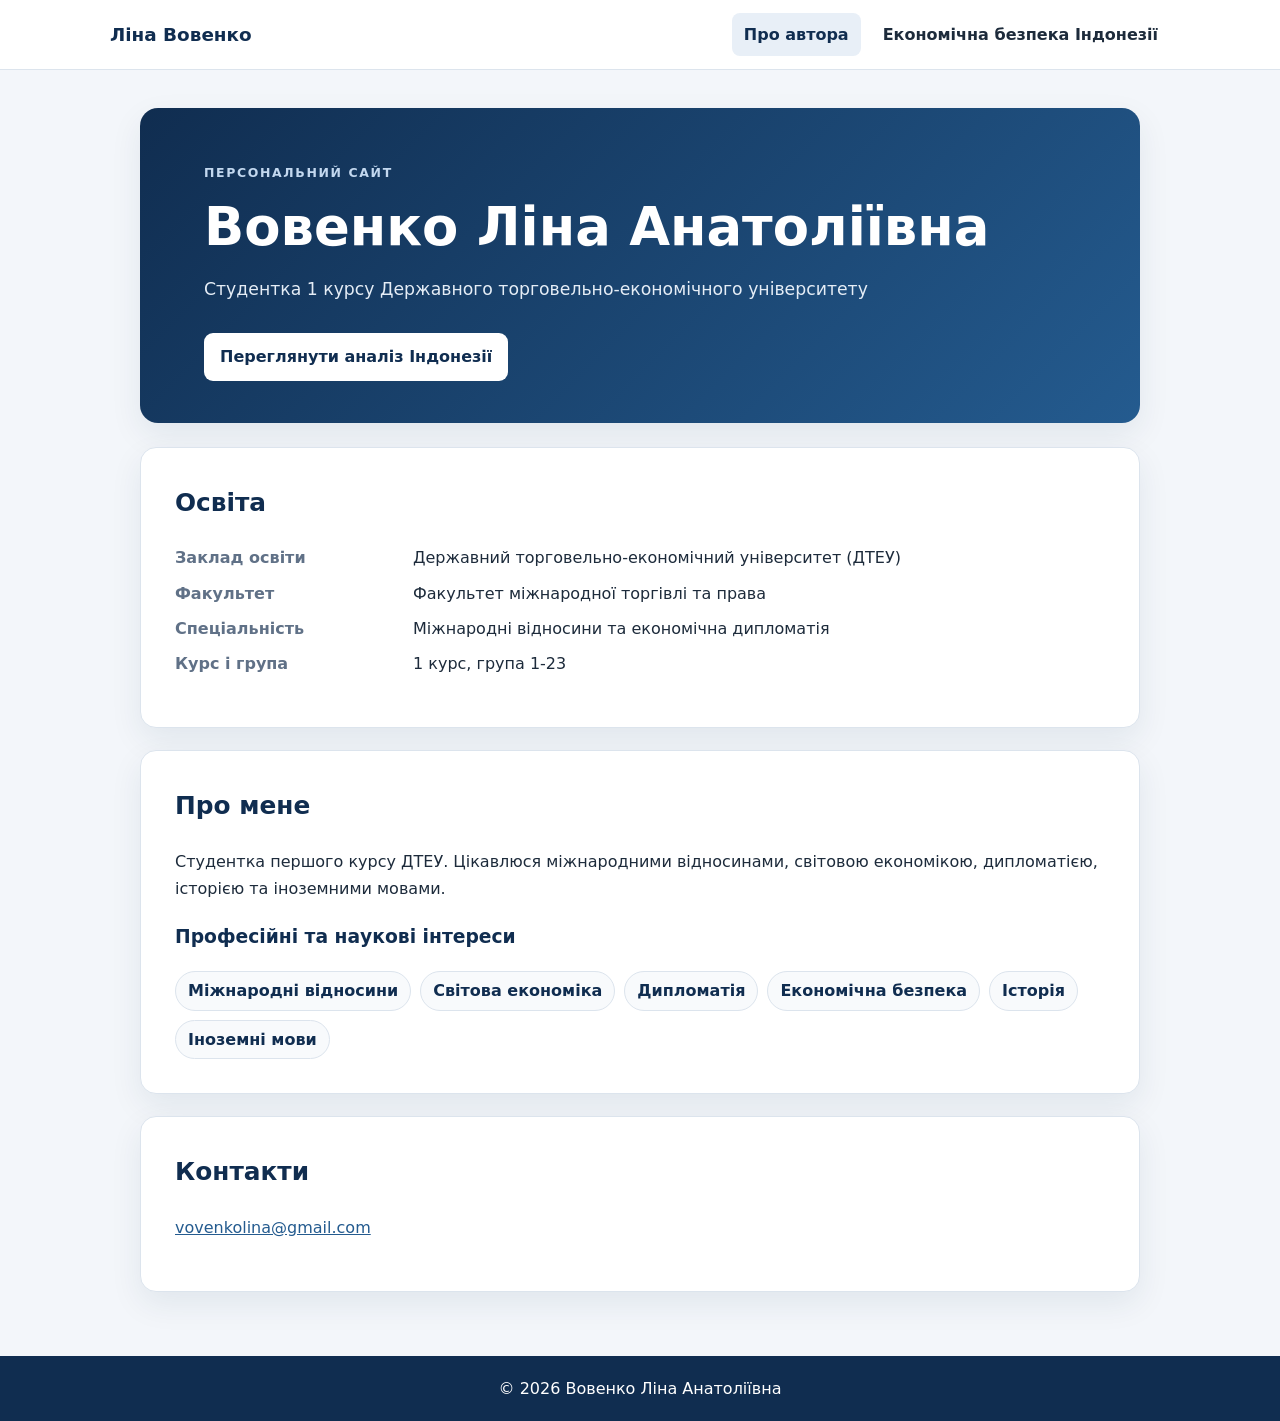
==== index.html @ 4fe2a349 "Create Indonesian economic security website with author profile and GitHub Pages instructions" ====
<!doctype html>
<html lang="uk">
<head>
  <meta charset="utf-8">
  <meta name="viewport" content="width=device-width, initial-scale=1">
  <meta name="description" content="Персональна сторінка Вовенко Ліни Анатоліївни та навчальний аналіз економічної безпеки Індонезії.">
  <title>Про автора | Ліна Вовенко</title>
  <link rel="stylesheet" href="style.css">
</head>
<body>
  <header class="top"><a class="brand" href="index.html">Ліна Вовенко</a><nav aria-label="Основна навігація"><a aria-current="page" href="index.html">Про автора</a><a href="country.html">Економічна безпека Індонезії</a></nav></header>
  <main>
    <section class="hero"><p class="eyebrow">Персональний сайт</p><h1>Вовенко Ліна Анатоліївна</h1><p class="lead">Студентка 1 курсу Державного торговельно-економічного університету</p><a class="button" href="country.html">Переглянути аналіз Індонезії</a></section>
    <section class="card"><h2>Освіта</h2><dl><dt>Заклад освіти</dt><dd>Державний торговельно-економічний університет (ДТЕУ)</dd><dt>Факультет</dt><dd>Факультет міжнародної торгівлі та права</dd><dt>Спеціальність</dt><dd>Міжнародні відносини та економічна дипломатія</dd><dt>Курс і група</dt><dd>1 курс, група 1-23</dd></dl></section>
    <section class="card"><h2>Про мене</h2><p>Студентка першого курсу ДТЕУ. Цікавлюся міжнародними відносинами, світовою економікою, дипломатією, історією та іноземними мовами.</p><h3>Професійні та наукові інтереси</h3><div class="tags"><span>Міжнародні відносини</span><span>Світова економіка</span><span>Дипломатія</span><span>Економічна безпека</span><span>Історія</span><span>Іноземні мови</span></div></section>
    <section class="card"><h2>Контакти</h2><p><a href="mailto:vovenkolina@gmail.com">vovenkolina@gmail.com</a></p></section>
  </main>
  <footer>© <span data-year></span> Вовенко Ліна Анатоліївна</footer><script src="script.js"></script>
</body>
</html>
---- style.css ----
:root{--navy:#102d50;--blue:#245b8f;--ink:#1d2b3b;--muted:#607187;--paper:#f3f6fa;--line:#dce4ed;--white:#fff;--shadow:0 12px 32px rgba(16,45,80,.08)}*{box-sizing:border-box}body{margin:0;background:var(--paper);color:var(--ink);font:16px/1.7 Inter,system-ui,-apple-system,"Segoe UI",sans-serif}a{color:var(--blue)}.top{min-height:70px;padding:12px max(24px,calc((100% - 1060px)/2));display:flex;align-items:center;justify-content:space-between;gap:20px;background:#fff;border-bottom:1px solid var(--line)}.brand{font-weight:800;color:var(--navy);text-decoration:none;font-size:1.15rem}.top nav{display:flex;gap:10px;flex-wrap:wrap}.top nav a{padding:8px 12px;border-radius:8px;text-decoration:none;font-weight:600;color:var(--ink)}.top nav a:hover,.top nav [aria-current=page]{background:#e8eff7;color:var(--navy)}main{width:min(100% - 36px,1000px);margin:38px auto 64px}.hero{padding:42px clamp(22px,6vw,64px);margin-bottom:24px;border-radius:18px;background:linear-gradient(135deg,#102d50,#245b8f);color:#fff;box-shadow:var(--shadow)}.hero h1{font-size:clamp(2rem,5vw,3.3rem);line-height:1.15;margin:.25em 0}.hero .lead{max-width:760px;color:#e5edf6;font-size:1.08rem}.eyebrow{text-transform:uppercase;letter-spacing:.13em;font-weight:700;font-size:.78rem;color:#c3d8ef}.button{display:inline-block;margin-top:12px;padding:10px 16px;border-radius:9px;background:#fff;color:var(--navy);font-weight:700;text-decoration:none}.card{padding:clamp(20px,4vw,34px);margin:22px 0;background:var(--white);border:1px solid var(--line);border-radius:16px;box-shadow:var(--shadow)}h2{margin-top:0;color:var(--navy);font-size:1.55rem}h3{color:var(--navy)}dl{display:grid;grid-template-columns:minmax(150px,220px) 1fr;gap:8px 18px}dt{font-weight:700;color:var(--muted)}dd{margin:0}.tags{display:flex;gap:9px;flex-wrap:wrap}.tags span{padding:5px 12px;border:1px solid var(--line);border-radius:99px;background:#f8fafc;color:var(--navy);font-weight:600}.note{color:var(--muted)}.chart{height:310px;margin:20px 0;padding:16px;border:1px solid var(--line);border-radius:12px}.table-scroll{overflow:auto}table{width:100%;border-collapse:collapse;min-width:540px}caption{text-align:left;padding:10px 0;font-weight:700;color:var(--navy)}th,td{text-align:right;padding:10px 12px;border-bottom:1px solid var(--line)}th:first-child,td:first-child{text-align:left}thead{background:#eaf0f7;color:var(--navy)}tbody tr:nth-child(even){background:#f8fafc}.sources li{padding:4px 0}footer{text-align:center;background:var(--navy);color:#fff;padding:19px 12px}footer a{color:#d8e9fa}@media(max-width:650px){.top{align-items:flex-start;flex-direction:column;padding:14px 18px}.top nav{gap:2px}.top nav a{padding:7px 9px;font-size:.9rem}main{width:calc(100% - 24px);margin-top:18px}.hero{padding:30px 22px}.chart{height:260px}dl{grid-template-columns:1fr;gap:2px}dd{margin-bottom:10px}}
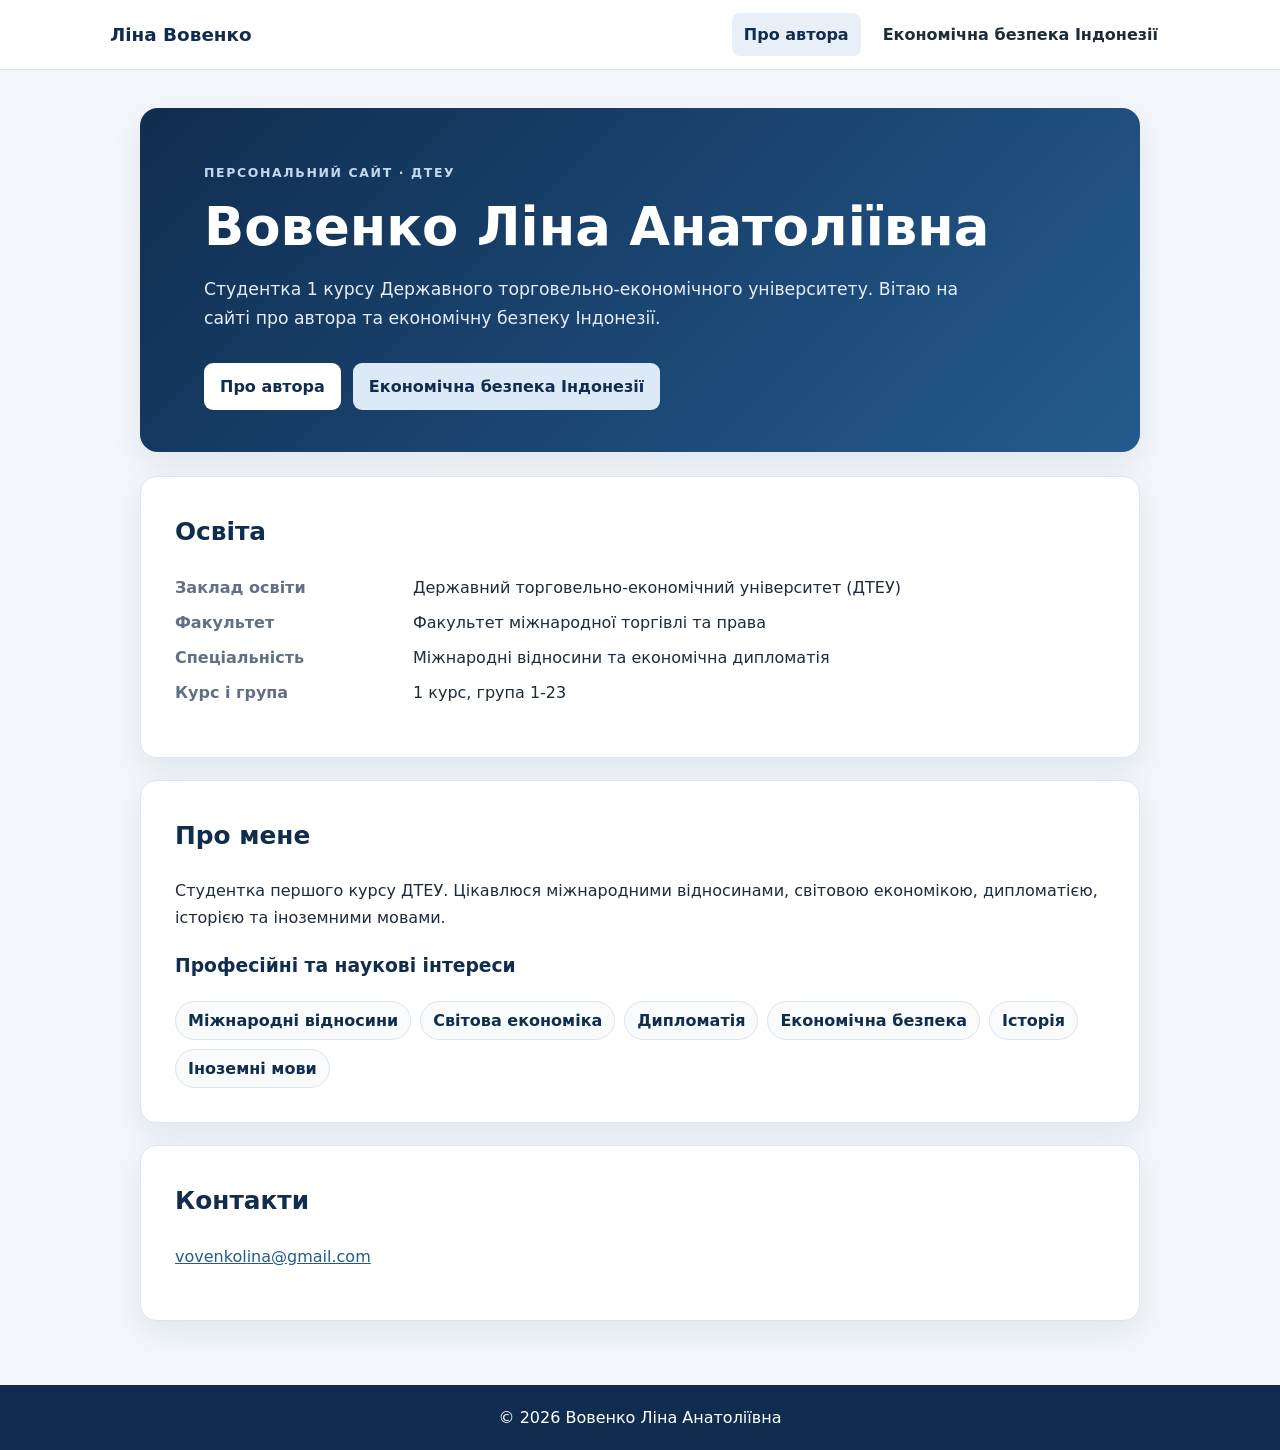
==== commit d2841602: "Make homepage navigation immediately visible and style both site pages consistently" ====
--- a/index.html
+++ b/index.html
@@ -4,17 +4,32 @@
   <meta charset="utf-8">
   <meta name="viewport" content="width=device-width, initial-scale=1">
   <meta name="description" content="Персональна сторінка Вовенко Ліни Анатоліївни та навчальний аналіз економічної безпеки Індонезії.">
-  <title>Про автора | Ліна Вовенко</title>
+  <title>Вовенко Ліна Анатоліївна | Економічна безпека Індонезії</title>
   <link rel="stylesheet" href="style.css">
 </head>
 <body>
-  <header class="top"><a class="brand" href="index.html">Ліна Вовенко</a><nav aria-label="Основна навігація"><a aria-current="page" href="index.html">Про автора</a><a href="country.html">Економічна безпека Індонезії</a></nav></header>
+  <header class="top">
+    <a class="brand" href="./">Ліна Вовенко</a>
+    <nav aria-label="Основна навігація">
+      <a aria-current="page" href="./">Про автора</a>
+      <a href="country/">Економічна безпека Індонезії</a>
+    </nav>
+  </header>
   <main>
-    <section class="hero"><p class="eyebrow">Персональний сайт</p><h1>Вовенко Ліна Анатоліївна</h1><p class="lead">Студентка 1 курсу Державного торговельно-економічного університету</p><a class="button" href="country.html">Переглянути аналіз Індонезії</a></section>
+    <section class="hero">
+      <p class="eyebrow">Персональний сайт · ДТЕУ</p>
+      <h1>Вовенко Ліна Анатоліївна</h1>
+      <p class="lead">Студентка 1 курсу Державного торговельно-економічного університету. Вітаю на сайті про автора та економічну безпеку Індонезії.</p>
+      <div class="hero-actions">
+        <a class="button" href="./">Про автора</a>
+        <a class="button button-secondary" href="country/">Економічна безпека Індонезії</a>
+      </div>
+    </section>
     <section class="card"><h2>Освіта</h2><dl><dt>Заклад освіти</dt><dd>Державний торговельно-економічний університет (ДТЕУ)</dd><dt>Факультет</dt><dd>Факультет міжнародної торгівлі та права</dd><dt>Спеціальність</dt><dd>Міжнародні відносини та економічна дипломатія</dd><dt>Курс і група</dt><dd>1 курс, група 1-23</dd></dl></section>
     <section class="card"><h2>Про мене</h2><p>Студентка першого курсу ДТЕУ. Цікавлюся міжнародними відносинами, світовою економікою, дипломатією, історією та іноземними мовами.</p><h3>Професійні та наукові інтереси</h3><div class="tags"><span>Міжнародні відносини</span><span>Світова економіка</span><span>Дипломатія</span><span>Економічна безпека</span><span>Історія</span><span>Іноземні мови</span></div></section>
     <section class="card"><h2>Контакти</h2><p><a href="mailto:vovenkolina@gmail.com">vovenkolina@gmail.com</a></p></section>
   </main>
-  <footer>© <span data-year></span> Вовенко Ліна Анатоліївна</footer><script src="script.js"></script>
+  <footer>© <span data-year></span> Вовенко Ліна Анатоліївна</footer>
+  <script src="script.js"></script>
 </body>
 </html>
--- a/style.css
+++ b/style.css
@@ -1 +1,4 @@
-:root{--navy:#102d50;--blue:#245b8f;--ink:#1d2b3b;--muted:#607187;--paper:#f3f6fa;--line:#dce4ed;--white:#fff;--shadow:0 12px 32px rgba(16,45,80,.08)}*{box-sizing:border-box}body{margin:0;background:var(--paper);color:var(--ink);font:16px/1.7 Inter,system-ui,-apple-system,"Segoe UI",sans-serif}a{color:var(--blue)}.top{min-height:70px;padding:12px max(24px,calc((100% - 1060px)/2));display:flex;align-items:center;justify-content:space-between;gap:20px;background:#fff;border-bottom:1px solid var(--line)}.brand{font-weight:800;color:var(--navy);text-decoration:none;font-size:1.15rem}.top nav{display:flex;gap:10px;flex-wrap:wrap}.top nav a{padding:8px 12px;border-radius:8px;text-decoration:none;font-weight:600;color:var(--ink)}.top nav a:hover,.top nav [aria-current=page]{background:#e8eff7;color:var(--navy)}main{width:min(100% - 36px,1000px);margin:38px auto 64px}.hero{padding:42px clamp(22px,6vw,64px);margin-bottom:24px;border-radius:18px;background:linear-gradient(135deg,#102d50,#245b8f);color:#fff;box-shadow:var(--shadow)}.hero h1{font-size:clamp(2rem,5vw,3.3rem);line-height:1.15;margin:.25em 0}.hero .lead{max-width:760px;color:#e5edf6;font-size:1.08rem}.eyebrow{text-transform:uppercase;letter-spacing:.13em;font-weight:700;font-size:.78rem;color:#c3d8ef}.button{display:inline-block;margin-top:12px;padding:10px 16px;border-radius:9px;background:#fff;color:var(--navy);font-weight:700;text-decoration:none}.card{padding:clamp(20px,4vw,34px);margin:22px 0;background:var(--white);border:1px solid var(--line);border-radius:16px;box-shadow:var(--shadow)}h2{margin-top:0;color:var(--navy);font-size:1.55rem}h3{color:var(--navy)}dl{display:grid;grid-template-columns:minmax(150px,220px) 1fr;gap:8px 18px}dt{font-weight:700;color:var(--muted)}dd{margin:0}.tags{display:flex;gap:9px;flex-wrap:wrap}.tags span{padding:5px 12px;border:1px solid var(--line);border-radius:99px;background:#f8fafc;color:var(--navy);font-weight:600}.note{color:var(--muted)}.chart{height:310px;margin:20px 0;padding:16px;border:1px solid var(--line);border-radius:12px}.table-scroll{overflow:auto}table{width:100%;border-collapse:collapse;min-width:540px}caption{text-align:left;padding:10px 0;font-weight:700;color:var(--navy)}th,td{text-align:right;padding:10px 12px;border-bottom:1px solid var(--line)}th:first-child,td:first-child{text-align:left}thead{background:#eaf0f7;color:var(--navy)}tbody tr:nth-child(even){background:#f8fafc}.sources li{padding:4px 0}footer{text-align:center;background:var(--navy);color:#fff;padding:19px 12px}footer a{color:#d8e9fa}@media(max-width:650px){.top{align-items:flex-start;flex-direction:column;padding:14px 18px}.top nav{gap:2px}.top nav a{padding:7px 9px;font-size:.9rem}main{width:calc(100% - 24px);margin-top:18px}.hero{padding:30px 22px}.chart{height:260px}dl{grid-template-columns:1fr;gap:2px}dd{margin-bottom:10px}}
+:root{--navy:#102d50;--blue:#245b8f;--ink:#1d2b3b;--muted:#607187;--paper:#f3f6fa;--line:#dce4ed;--white:#fff;--shadow:0 12px 32px rgba(16,45,80,.08)}*{box-sizing:border-box}body{margin:0;background:var(--paper);color:var(--ink);font:16px/1.7 Inter,system-ui,-apple-system,"Segoe UI",sans-serif}a{color:var(--blue)}.top{min-height:70px;padding:12px max(24px,calc((100% - 1060px)/2));display:flex;align-items:center;justify-content:space-between;gap:20px;background:#fff;border-bottom:1px solid var(--line);position:sticky;top:0;z-index:10}.brand{font-weight:800;color:var(--navy);text-decoration:none;font-size:1.15rem}.top nav{display:flex;gap:10px;flex-wrap:wrap}.top nav a{padding:8px 12px;border-radius:8px;text-decoration:none;font-weight:600;color:var(--ink)}.top nav a:hover,.top nav [aria-current=page]{background:#e8eff7;color:var(--navy)}main{width:min(100% - 36px,1000px);margin:38px auto 64px}.hero{padding:42px clamp(22px,6vw,64px);margin-bottom:24px;border-radius:18px;background:linear-gradient(135deg,#102d50,#245b8f);color:#fff;box-shadow:var(--shadow)}.hero h1{font-size:clamp(2rem,5vw,3.3rem);line-height:1.15;margin:.25em 0}.hero .lead{max-width:760px;color:#e5edf6;font-size:1.08rem}.eyebrow{text-transform:uppercase;letter-spacing:.13em;font-weight:700;font-size:.78rem;color:#c3d8ef}.button{display:inline-block;margin-top:12px;padding:10px 16px;border-radius:9px;background:#fff;color:var(--navy);font-weight:700;text-decoration:none}.button-secondary{background:#dce9f7;color:var(--navy)}.hero-actions{display:flex;flex-wrap:wrap;gap:12px;margin-top:16px}.card{padding:clamp(20px,4vw,34px);margin:22px 0;background:var(--white);border:1px solid var(--line);border-radius:16px;box-shadow:var(--shadow)}h2{margin-top:0;color:var(--navy);font-size:1.55rem}h3{color:var(--navy)}dl{display:grid;grid-template-columns:minmax(150px,220px) 1fr;gap:8px 18px}dt{font-weight:700;color:var(--muted)}dd{margin:0}.tags{display:flex;gap:9px;flex-wrap:wrap}.tags span{padding:5px 12px;border:1px solid var(--line);border-radius:99px;background:#f8fafc;color:var(--navy);font-weight:600}.note{color:var(--muted)}.chart{height:310px;margin:20px 0;padding:16px;border:1px solid var(--line);border-radius:12px}.table-scroll{overflow:auto}table{width:100%;border-collapse:collapse;min-width:540px}caption{text-align:left;padding:10px 0;font-weight:700;color:var(--navy)}th,td{text-align:right;padding:10px 12px;border-bottom:1px solid var(--line)}th:first-child,td:first-child{text-align:left}thead{background:#eaf0f7;color:var(--navy)}tbody tr:nth-child(even){background:#f8fafc}.sources li{padding:4px 0}footer{text-align:center;background:var(--navy);color:#fff;padding:19px 12px}footer a{color:#d8e9fa}
+/* Shared styling for the economic-analysis page */
+.site-header{position:sticky;top:0;z-index:10;background:rgba(255,255,255,.96);border-bottom:1px solid var(--line);backdrop-filter:blur(10px)}.container{width:min(100% - 36px,1000px);margin:0 auto}.nav-wrap{min-height:70px;display:flex;align-items:center;justify-content:space-between;gap:20px}.main-nav{display:flex;gap:10px;flex-wrap:wrap}.main-nav a{padding:8px 12px;border-radius:8px;text-decoration:none;font-weight:600;color:var(--ink)}.main-nav a:hover,.main-nav a.active{background:#e8eff7;color:var(--navy)}.country-hero{padding:42px clamp(22px,6vw,64px);background:linear-gradient(135deg,#102d50,#245b8f);color:#fff}.country-hero h1{font-size:clamp(2rem,5vw,3.3rem);line-height:1.15;margin:.25em 0}.country-subtitle{max-width:760px;color:#e5edf6;font-size:1.08rem}.section{padding:48px 0}.section-alt{background:#eaf0f7}.section-title{margin-bottom:22px}.section-title h2{margin:0;color:var(--navy);font-size:1.55rem}.info-grid,.stats-grid{display:grid;grid-template-columns:repeat(3,minmax(0,1fr));gap:18px}.info-card,.stat-card,.analysis{padding:22px;background:#fff;border:1px solid var(--line);border-radius:14px;box-shadow:var(--shadow)}.info-card h3{margin-top:0}.stat-label{display:block;color:var(--muted);font-size:.8rem;text-transform:uppercase;letter-spacing:.08em}.stat-card strong{display:block;color:var(--navy);font-size:1.4rem}.stat-card small{color:var(--muted)}.chart-box{height:320px;padding:16px;margin:18px 0;background:#fff;border:1px solid var(--line);border-radius:14px;box-shadow:var(--shadow)}.table-wrap{overflow:auto;background:#fff;border:1px solid var(--line);border-radius:14px}.table-wrap table{min-width:720px}.table-wrap th,.table-wrap td{text-align:left}.sources{padding-left:22px}.site-footer{background:var(--navy);color:#fff;padding:20px;text-align:center}.site-footer .container{width:min(100% - 36px,1000px)}
+@media(max-width:650px){.top{align-items:flex-start;flex-direction:column;padding:14px 18px}.top nav{gap:2px}.top nav a{padding:7px 9px;font-size:.9rem}.main-nav{gap:2px}.main-nav a{padding:7px 9px;font-size:.9rem}.nav-wrap{align-items:flex-start;flex-direction:column;padding:12px 0}main{width:calc(100% - 24px);margin-top:18px}.hero{padding:30px 22px}.chart,.chart-box{height:260px}dl{grid-template-columns:1fr;gap:2px}dd{margin-bottom:10px}.info-grid,.stats-grid{grid-template-columns:1fr}.section{padding:32px 0}}
